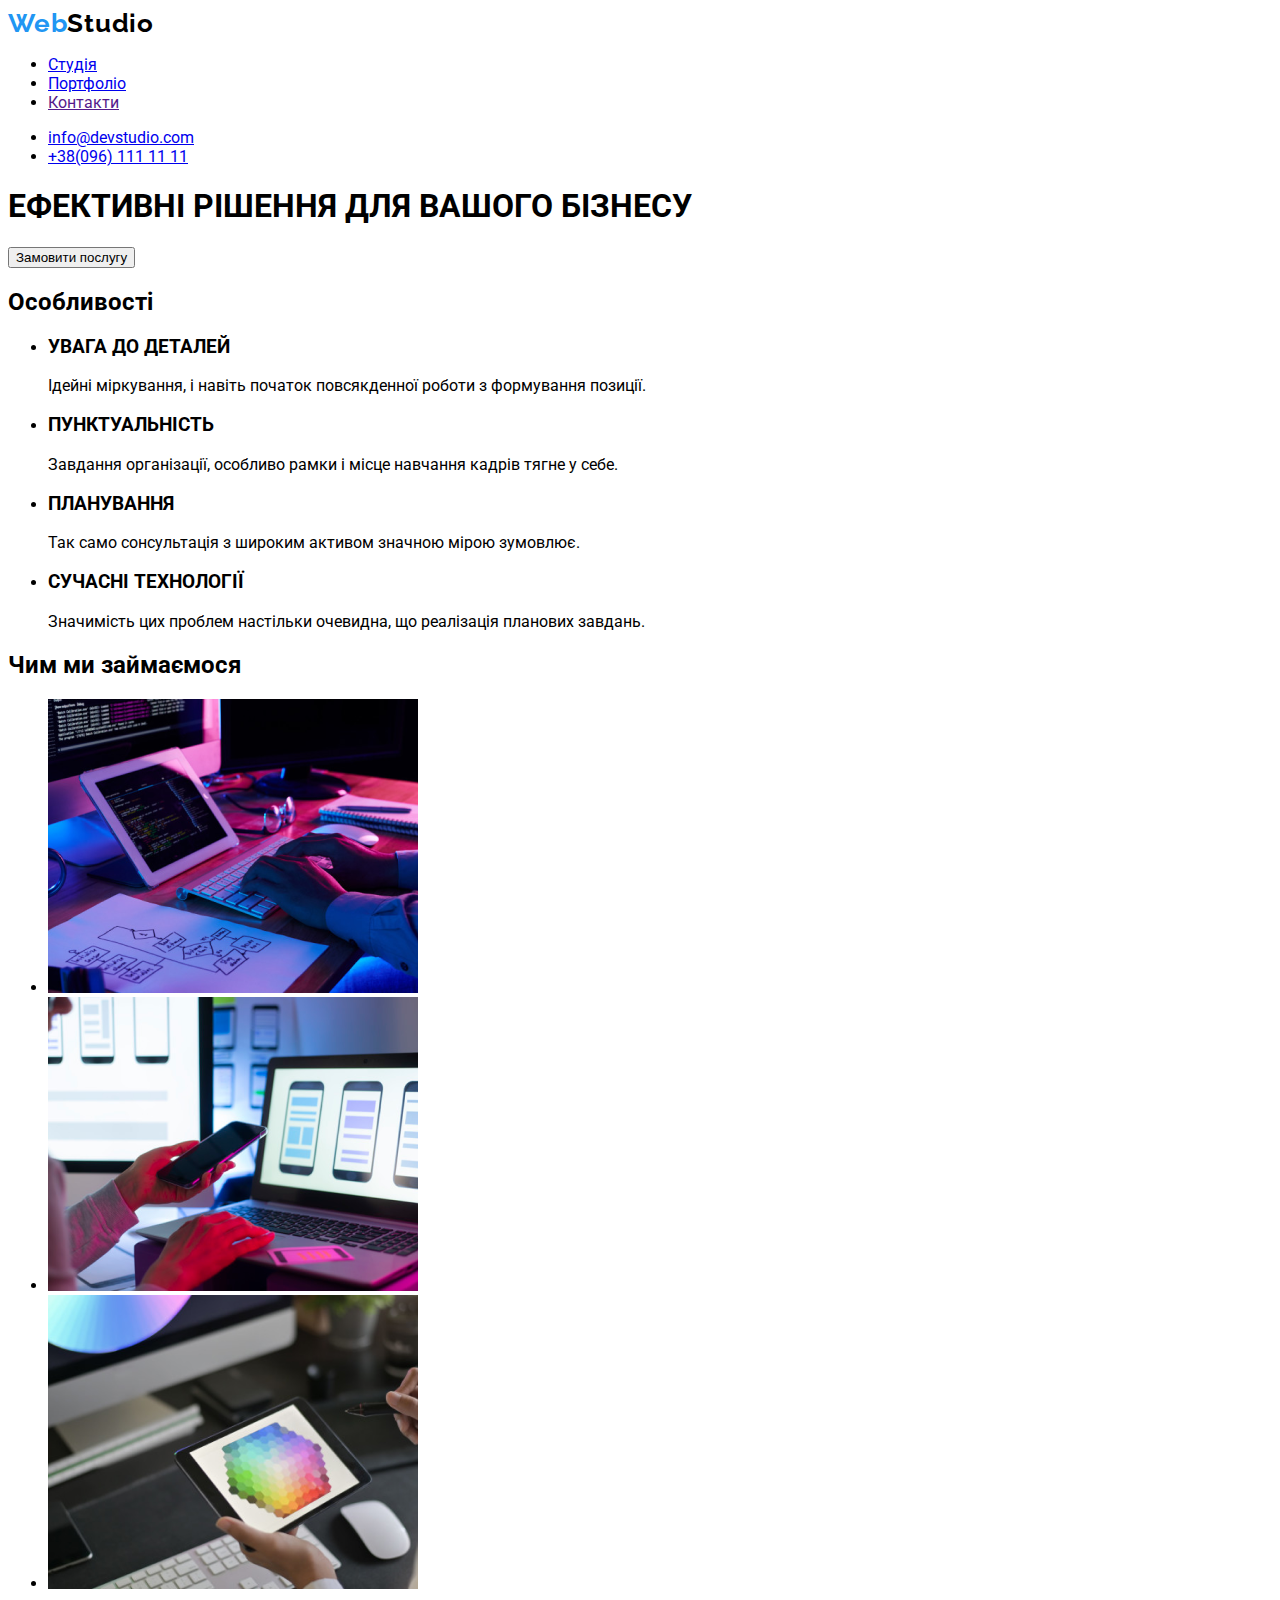
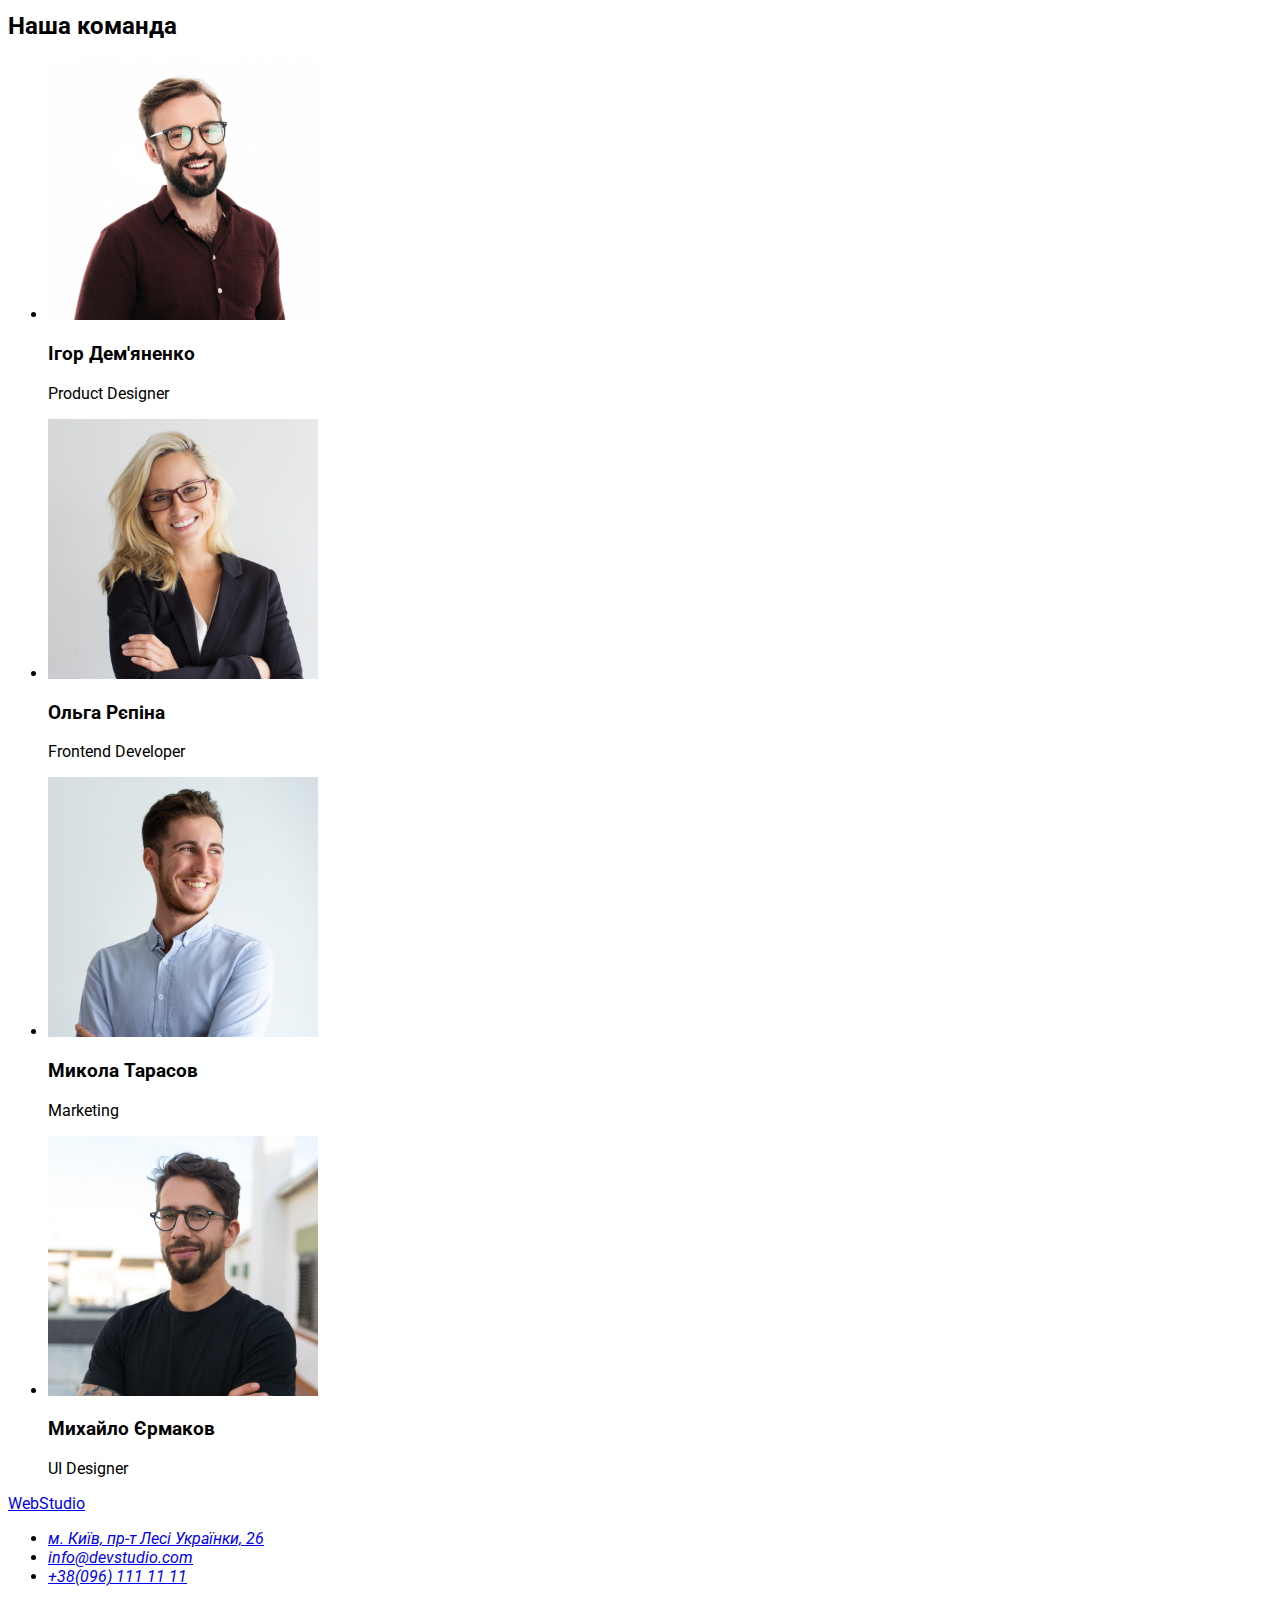
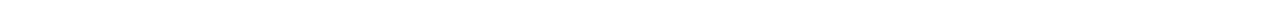
==== index.html @ e698f5c5 "Старт CSS + шрифти" ====
<!DOCTYPE html>
<html lang="ua">
  <head>
    <meta charset="UTF-8" />
    <meta http-equiv="X-UA-Compatible" content="IE=edge" />
    <meta name="viewport" content="width=device-width, initial-scale=1.0" />
    <title>Document</title>
    <!--Шрифти-->
    <link rel="preconnect" href="https://fonts.googleapis.com" />
    <link rel="preconnect" href="https://fonts.gstatic.com" crossorigin />
    <link href="https://fonts.googleapis.com/css2?family=Raleway:ital,wght@1,700&display=swap" rel="stylesheet" />
    <link rel="preconnect" href="https://fonts.googleapis.com" />
    <link rel="preconnect" href="https://fonts.gstatic.com" crossorigin />
    <link href="https://fonts.googleapis.com/css2?family=Raleway:ital,wght@1,700&family=Roboto:wght@400;500;700;900&display=swap" rel="stylesheet" />
    <!--кінець шрифтів-->
    <link rel="stylesheet" href="css/style.css" />
  </head>
  <body>
    <header>
      <nav>
        <a class="logo" href="./index.html"><span>Web</span>Studio</a>
        <ul>
          <li><a href="./index.html">Студія</a></li>
          <li><a href="./portfolio.html">Портфоліо</a></li>
          <li><a href="">Контакти</a></li>
        </ul>
      </nav>
      <ul>
        <li>
          <a href="mailto:info@devstudio.com">info@devstudio.com</a>
        </li>
        <li>
          <a href="tel:+380961111111">+38(096) 111 11 11</a>
        </li>
      </ul>
    </header>

    <main>
      <section class="main-page">
        <div class="wrapper">
          <h1>ЕФЕКТИВНІ РІШЕННЯ ДЛЯ ВАШОГО БІЗНЕСУ</h1>
          <button type="button">Замовити послугу</button>
        </div>
      </section>

      <section class="facts">
        <h2>Особливості</h2>
        <ul>
          <li>
            <h3>УВАГА ДО ДЕТАЛЕЙ</h3>
            <p>Ідейні міркування, і навіть початок повсякденної роботи з формування позиції.</p>
          </li>
          <li>
            <h3>ПУНКТУАЛЬНІСТЬ</h3>
            <p>Завдання організації, особливо рамки і місце навчання кадрів тягне у себе.</p>
          </li>

          <li>
            <h3>ПЛАНУВАННЯ</h3>
            <p>Так само сонсультація з широким активом значною мірою зумовлює.</p>
          </li>
          <li>
            <h3>СУЧАСНІ ТЕХНОЛОГІЇ</h3>
            <p>Значимість цих проблем настільки очевидна, що реалізація планових завдань.</p>
          </li>
        </ul>
      </section>

      <section class="our-work">
        <h2>Чим ми займаємося</h2>
        <ul>
          <li>
            <img src="./images/img.jpg" alt="кодування" width="370" height="294" />
          </li>
          <li>
            <img src="./images/img1.jpg" alt="Мобільний" width="370" height="294" />
          </li>
          <li>
            <img src="./images/img2.jpg" alt="Планшет" width="370" height="294" />
          </li>
        </ul>
      </section>

      <section class="our-comand">
        <h2>Наша команда</h2>
        <ul>
          <li>
            <img src="./images/product_designer.jpg" alt="Продукт дизайнер" width="270" height="260" />
            <h3>Ігор Дем'яненко</h3>
            <p>Product Designer</p>
          </li>
          <li>
            <img src="./images/frontend-developer.jpg" alt="Фронтенд розробник" width="270" height="260" />
            <h3>Ольга Рєпіна</h3>
            <p>Frontend Developer</p>
          </li>
          <li>
            <img src="./images/marketing.jpg" alt="Маркетолог" width="270" height="260" />
            <h3>Микола Тарасов</h3>
            <p>Marketing</p>
          </li>
          <li>
            <img src="./images/ui_designer.jpg" alt="ЮІ дизайнер" width="270" height="260" />
            <h3>Михайло Єрмаков</h3>
            <p>UI Designer</p>
          </li>
        </ul>
      </section>
    </main>

    <footer>
      <a href="./index.html">WebStudio</a>
      <address>
        <ul>
          <li>
            <a
              href="https://www.google.com/maps/place/%D0%B1%D1%83%D0%BB%D1%8C%D0%B2%D0%B0%D1%80+%D0%9B%D0%B5%D1%81%D1%96+%D0%A3%D0%BA%D1%80%D0%B0%D1%97%D0%BD%D0%BA%D0%B8,+26,+%D0%9A%D0%B8%D1%97%D0%B2,+02000/@50.4265841,30.5361971,17z/data=!3m1!4b1!4m5!3m4!1s0x40d4cf0e033ecbe9:0x57a4dffefec77da0!8m2!3d50.4265807!4d30.5383858?hl=uk"
            >
              м. Київ, пр-т Лесі Українки, 26
            </a>
          </li>
          <li>
            <a href="mailto:info@devstudio.com">info@devstudio.com</a>
          </li>
          <li>
            <a href="tel:+380961111111">+38(096) 111 11 11</a>
          </li>
        </ul>
      </address>
    </footer>
  </body>
</html>
---- css/style.css ----
html,
body {
    font-family: 'Raleway', sans-serif;
    font-family: 'Roboto', sans-serif;
}
.logo {
    font-family: 'Raleway';
    font-style: normal;
    font-weight: 700;
    font-size: 26px;
    line-height: 31px;
    letter-spacing: 0.03em;
    color: #000000;
    text-decoration: none;
}

span {
    color: #2196F3;
}
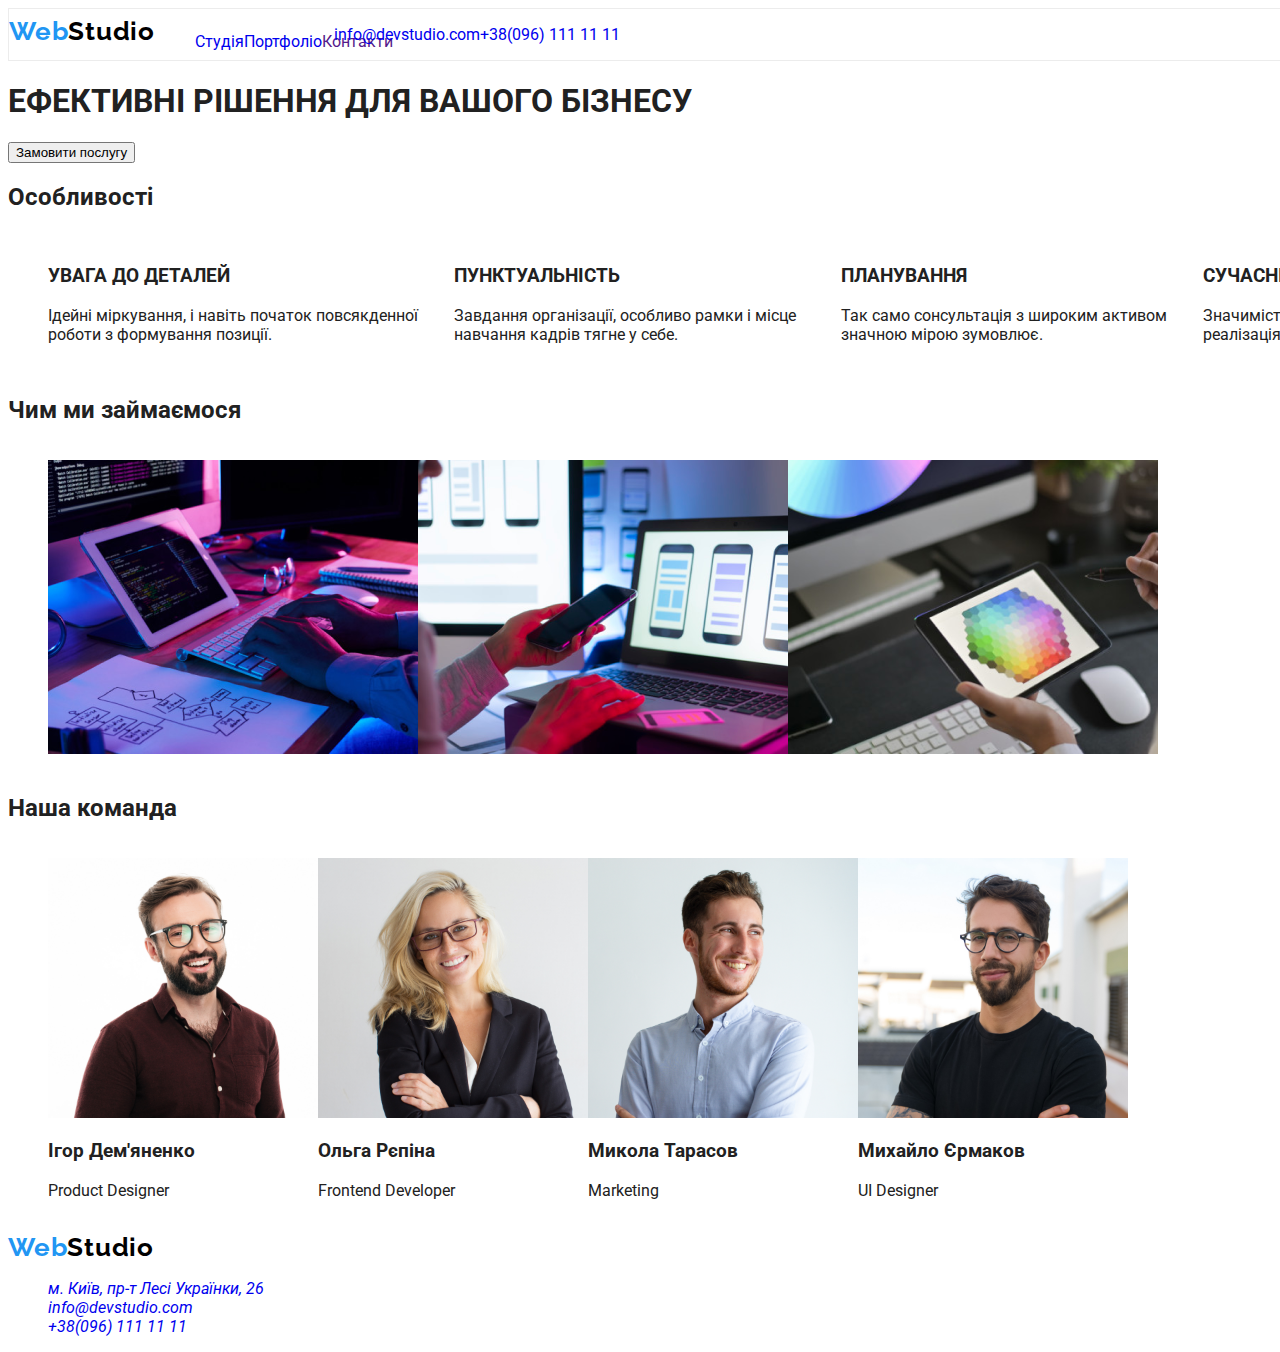
==== commit d98bbd5d: "uadate2" ====
--- a/index.html
+++ b/index.html
@@ -17,7 +17,7 @@
   </head>
   <body>
     <header>
-      <nav>
+      <nav class="horisontal-nav">
         <a class="logo" href="./index.html"><span>Web</span>Studio</a>
         <ul>
           <li><a href="./index.html">Студія</a></li>
@@ -25,7 +25,7 @@
           <li><a href="">Контакти</a></li>
         </ul>
       </nav>
-      <ul>
+      <ul class="horisontal-ul">
         <li>
           <a href="mailto:info@devstudio.com">info@devstudio.com</a>
         </li>
@@ -109,9 +109,9 @@
     </main>
 
     <footer>
-      <a href="./index.html">WebStudio</a>
+      <a class="logo" href="./index.html"><span class="span-logo">Web</span>Studio</a>
       <address>
-        <ul>
+        <ul class="address">
           <li>
             <a
               href="https://www.google.com/maps/place/%D0%B1%D1%83%D0%BB%D1%8C%D0%B2%D0%B0%D1%80+%D0%9B%D0%B5%D1%81%D1%96+%D0%A3%D0%BA%D1%80%D0%B0%D1%97%D0%BD%D0%BA%D0%B8,+26,+%D0%9A%D0%B8%D1%97%D0%B2,+02000/@50.4265841,30.5361971,17z/data=!3m1!4b1!4m5!3m4!1s0x40d4cf0e033ecbe9:0x57a4dffefec77da0!8m2!3d50.4265807!4d30.5383858?hl=uk"
--- a/css/style.css
+++ b/css/style.css
@@ -1,7 +1,10 @@
 html,
 body {
-    font-family: 'Raleway', sans-serif;
-    font-family: 'Roboto', sans-serif;
+    color: #212121;
+    font-family: "Roboto";
+    background-color: #ffffff;
+    position: relative;
+    width: 1600px;
 }
 .logo {
     font-family: 'Raleway';
@@ -14,6 +17,49 @@
     text-decoration: none;
 }
 
+header {
+    border: 1px solid #ececec;
+}
+
 span {
     color: #2196F3;
+}
+
+ul {
+    list-style: none;
+    display: inline-flex;
+}
+
+a {
+    text-decoration: none;
+}
+
+.logo {
+    padding: 215px, 24px, 25px, 1240px;
+}
+
+.address {
+    display: list-item;
+}
+
+.horisontal-nav {
+    width: 281px;
+    height: 16px;
+    left: 453px;
+    top: 32px;
+    display: inline-flex;
+}
+
+.horisontal-ul [href="mailto:info@devstudio.com"] {
+    width: 135px;
+    height: 16px;
+    left: 1078px;
+    top: 32px;
+}
+
+.horisontal-ul [href="tel:+380961111111"] {
+    width: 122px;
+    height: 16px;
+    left: 1263px;
+    top: 32px;
 }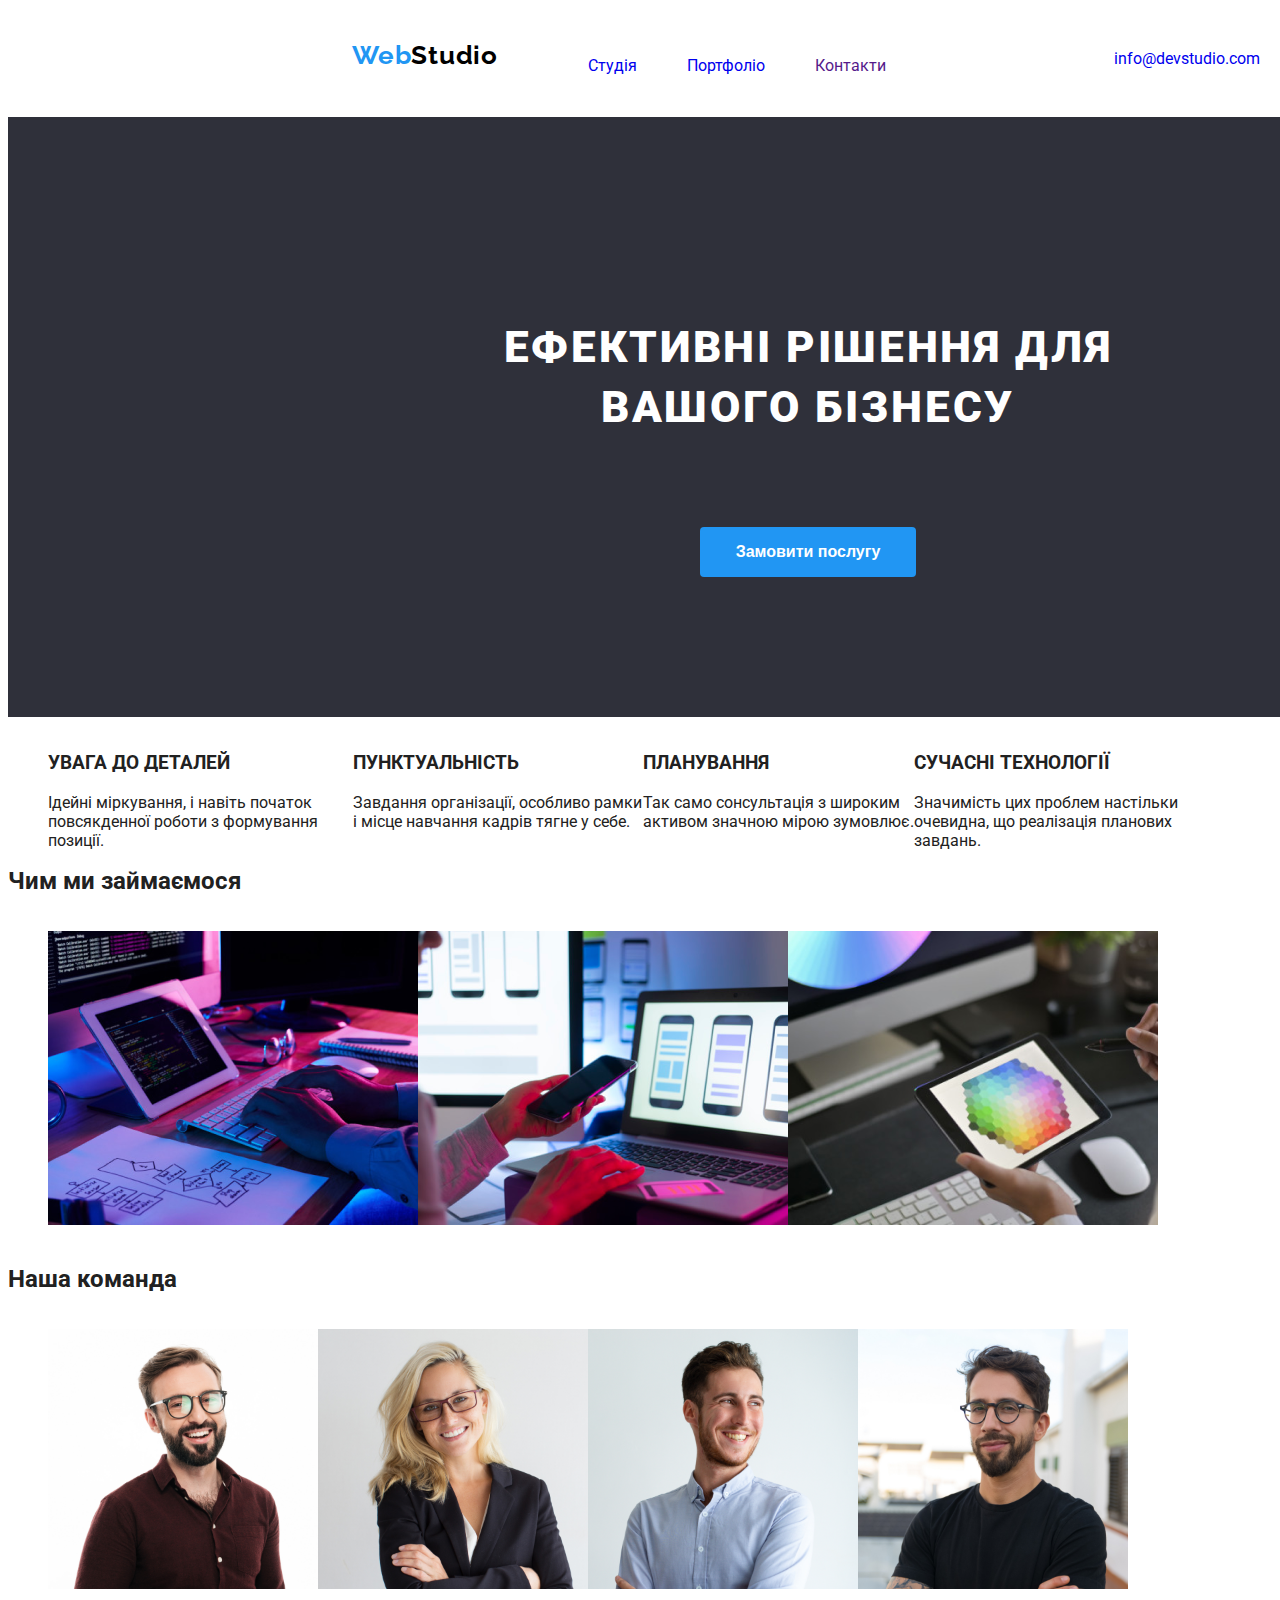
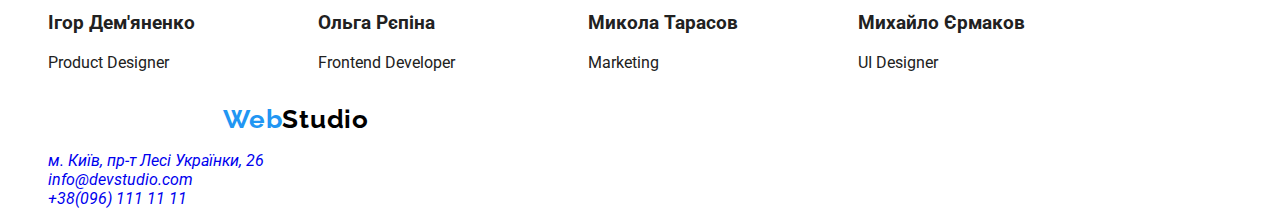
==== commit edb9f394: "update3" ====
--- a/index.html
+++ b/index.html
@@ -46,20 +46,19 @@
       <section class="facts">
         <h2>Особливості</h2>
         <ul>
-          <li>
+          <li class="fact1">
             <h3>УВАГА ДО ДЕТАЛЕЙ</h3>
             <p>Ідейні міркування, і навіть початок повсякденної роботи з формування позиції.</p>
           </li>
-          <li>
+          <li class="fact2">
             <h3>ПУНКТУАЛЬНІСТЬ</h3>
             <p>Завдання організації, особливо рамки і місце навчання кадрів тягне у себе.</p>
           </li>
-
-          <li>
+          <li class="fact3">
             <h3>ПЛАНУВАННЯ</h3>
             <p>Так само сонсультація з широким активом значною мірою зумовлює.</p>
           </li>
-          <li>
+          <li class="fact4">
             <h3>СУЧАСНІ ТЕХНОЛОГІЇ</h3>
             <p>Значимість цих проблем настільки очевидна, що реалізація планових завдань.</p>
           </li>
--- a/css/style.css
+++ b/css/style.css
@@ -1,28 +1,36 @@
-html,
+:root {
+    --main-clr: #2196F3;
+    --txt-clr: #212121;
+    --main-bg-clr: #ffffff;
+}
 body {
-    color: #212121;
+    color: var(--txt-clr);
     font-family: "Roboto";
-    background-color: #ffffff;
+    background-color: var(--main-bg-clr);
     position: relative;
     width: 1600px;
 }
+/* хедер */
 .logo {
     font-family: 'Raleway';
     font-style: normal;
     font-weight: 700;
     font-size: 26px;
-    line-height: 31px;
+    line-height: calc(31 / 26);
     letter-spacing: 0.03em;
     color: #000000;
     text-decoration: none;
 }
 
 header {
-    border: 1px solid #ececec;
+    width: 1600px;
+    height: 80px;
+    left: 0px;
+    top: 0px;
 }
 
 span {
-    color: #2196F3;
+    color: var(--main-clr);
 }
 
 ul {
@@ -35,11 +43,12 @@
 }
 
 .logo {
-    padding: 215px, 24px, 25px, 1240px;
+    padding: 24px 93px 25px 215px;
 }
 
 .address {
     display: list-item;
+    
 }
 
 .horisontal-nav {
@@ -48,6 +57,17 @@
     left: 453px;
     top: 32px;
     display: inline-flex;
+    padding: 32px 93px 32px 344px;
+    vertical-align:baseline;
+    color: var(--txt-clr);
+}
+
+.horisontal-nav [href="./index.html"] {
+    padding: 0px 50px 0px 0px;
+}
+
+.horisontal-nav [href="./portfolio.html"] {
+    padding: 0px 50px 0px 0px;
 }
 
 .horisontal-ul [href="mailto:info@devstudio.com"] {
@@ -55,6 +75,7 @@
     height: 16px;
     left: 1078px;
     top: 32px;
+    padding: 32px 50px 32px 344px;
 }
 
 .horisontal-ul [href="tel:+380961111111"] {
@@ -62,4 +83,78 @@
     height: 16px;
     left: 1263px;
     top: 32px;
-}+    padding: 32px 93px 32px 50px;
+}
+
+/* шапка */
+
+.main-page {
+    width: 1600px;
+    height: 600px;
+    left: 0px;
+    top: 80px;
+    background: #2F303A;
+}
+
+.wrapper>h1 {
+    font-family: 'Roboto';
+    font-style: normal;
+    font-weight: 900;
+    font-size: 44px;
+    line-height: 60px;
+    text-align: center;
+    letter-spacing: 0.06em;
+    text-transform: uppercase;
+    color: #FFFFFF;
+    padding: 200px 452px 30px 452px;
+}
+
+.wrapper>button {
+    color: #ffffff;
+    font-size: 16px;
+    font-weight: 700;
+    width: 216px;
+    height: 50px;
+    left: 692px;
+    top: 430px;
+    background-color: var(--main-clr);
+    border-radius: 4px;
+    border: 0;
+    margin: 30px 692px 20px 692px;
+}
+
+/* Особливості */
+
+.facts>h2 {
+    display: none;
+    padding: 94px 215px 94px 215px;
+}
+
+.facts>ul {
+    width: 1170px;
+    height: 98px;
+    left: 215px;
+    top: 774px;
+}
+
+.facts>h3 {
+    font-family: 'Roboto';
+    font-style: normal;
+    font-weight: 700;
+    font-size: 14px;
+    line-height: 16px;
+    letter-spacing: 0.03em;
+    text-transform: uppercase;   
+    color: var(--txt-clr);
+}
+
+.facts>p {
+    font-family: 'Roboto';
+    font-style: normal;
+    font-weight: 400;
+    font-size: 14px;
+    line-height: 24px;
+    letter-spacing: 0.03em;    
+    color: #757575;
+}
+
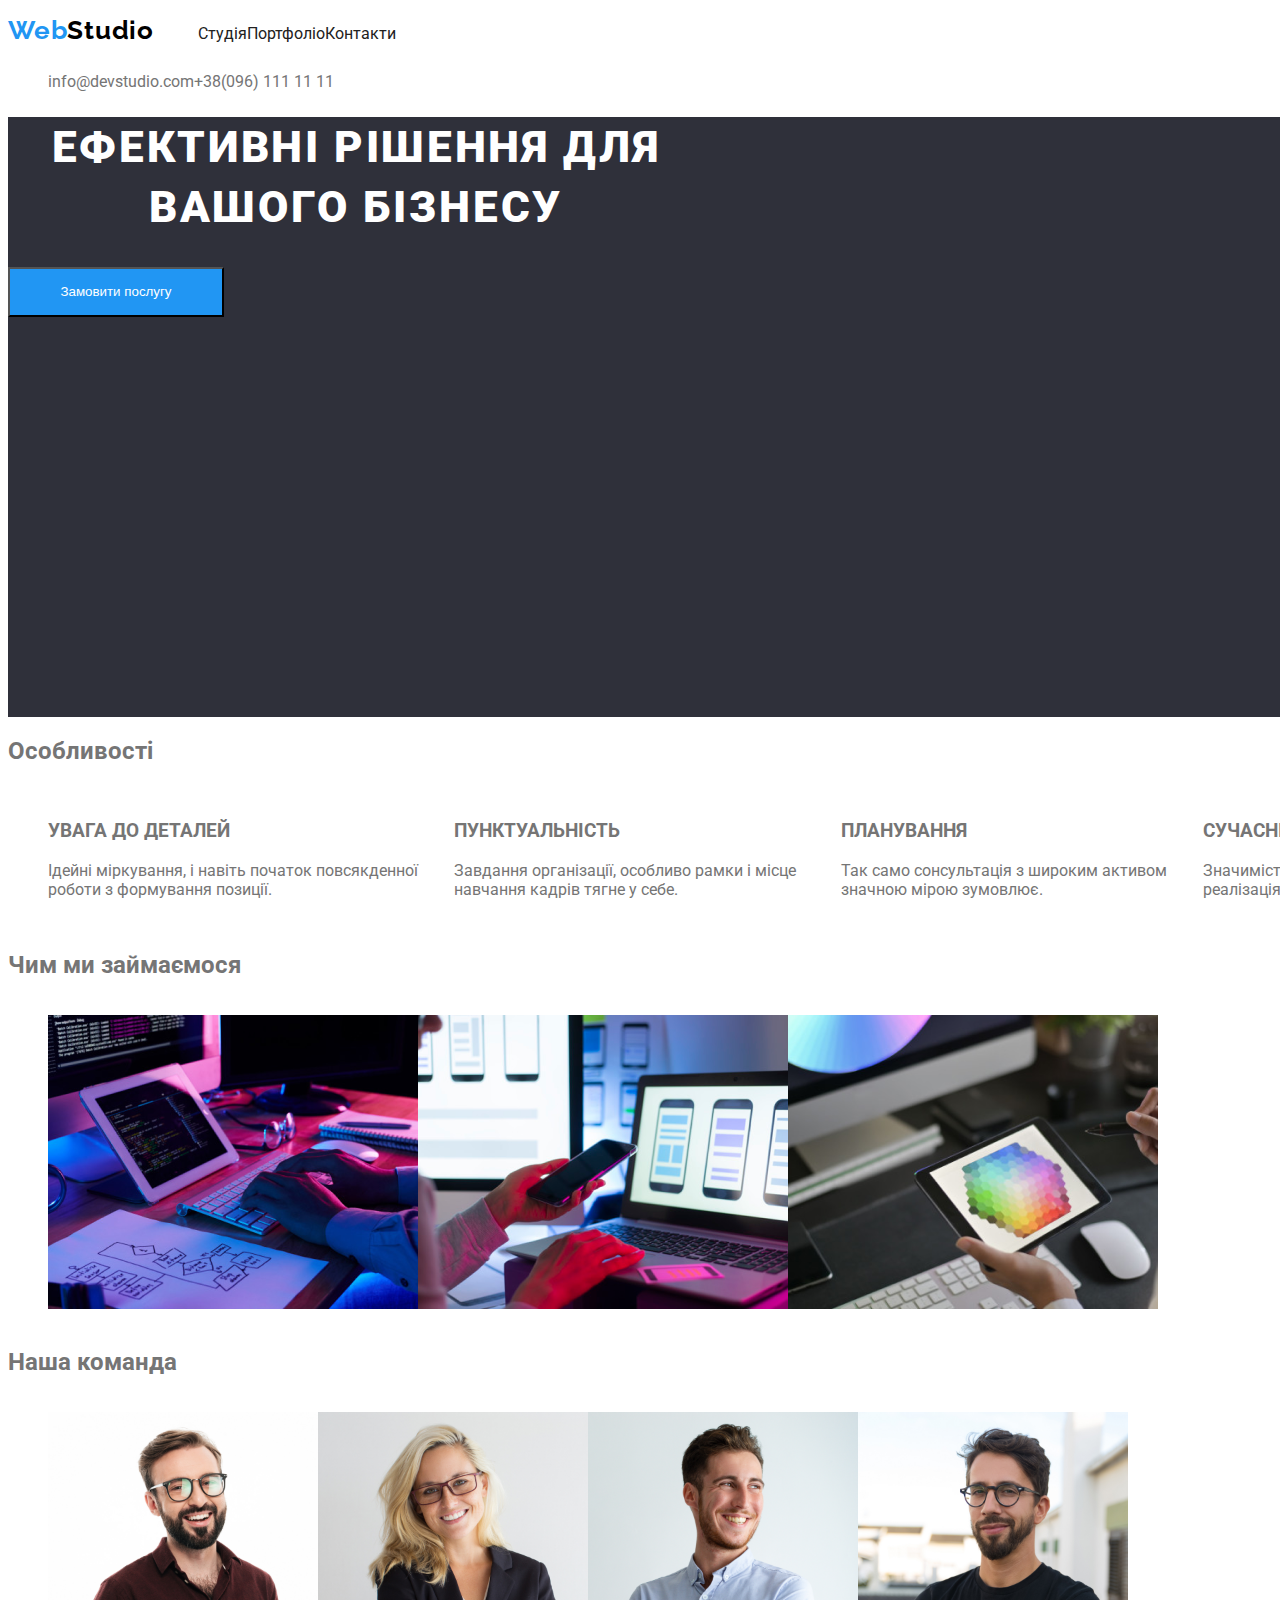
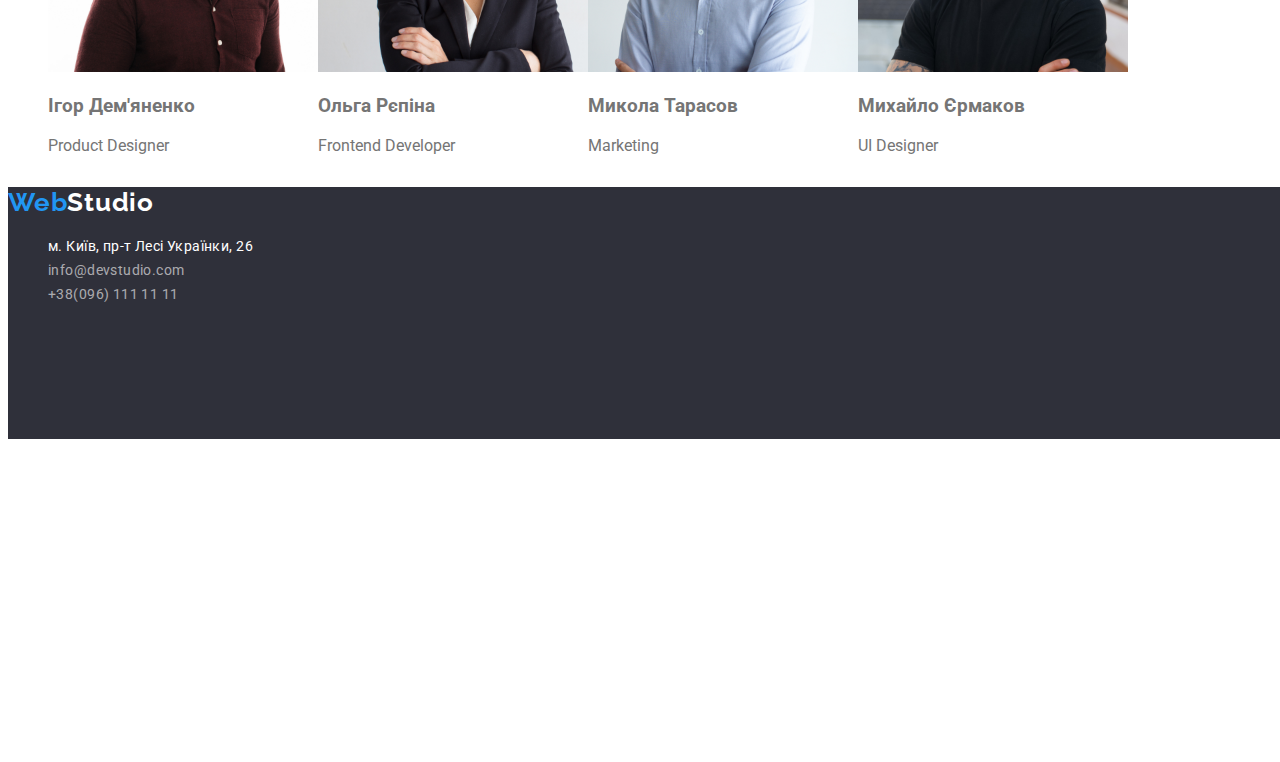
==== commit 908f54e9: "reUpdate" ====
--- a/index.html
+++ b/index.html
@@ -1,5 +1,5 @@
 <!DOCTYPE html>
-<html lang="ua">
+<html lang="uk">
   <head>
     <meta charset="UTF-8" />
     <meta http-equiv="X-UA-Compatible" content="IE=edge" />
@@ -17,20 +17,20 @@
   </head>
   <body>
     <header>
-      <nav class="horisontal-nav">
-        <a class="logo" href="./index.html"><span>Web</span>Studio</a>
-        <ul>
-          <li><a href="./index.html">Студія</a></li>
-          <li><a href="./portfolio.html">Портфоліо</a></li>
-          <li><a href="">Контакти</a></li>
+      <nav>
+        <a class="logo-top" href="./index.html"><span>Web</span>Studio</a>
+        <ul class="navigate">
+          <li><a class="link-studio" href="./index.html">Студія</a></li>
+          <li><a class="link-portfolio" href="./portfolio.html">Портфоліо</a></li>
+          <li><a class="link-contacts" href="">Контакти</a></li>
         </ul>
       </nav>
-      <ul class="horisontal-ul">
+      <ul class="contact">
         <li>
-          <a href="mailto:info@devstudio.com">info@devstudio.com</a>
+          <a class="contact-mail" href="mailto:info@devstudio.com">info@devstudio.com</a>
         </li>
         <li>
-          <a href="tel:+380961111111">+38(096) 111 11 11</a>
+          <a class="contact-tel" href="tel:+380961111111">+38(096) 111 11 11</a>
         </li>
       </ul>
     </header>
@@ -39,7 +39,7 @@
       <section class="main-page">
         <div class="wrapper">
           <h1>ЕФЕКТИВНІ РІШЕННЯ ДЛЯ ВАШОГО БІЗНЕСУ</h1>
-          <button type="button">Замовити послугу</button>
+          <button class="main-button" type="button">Замовити послугу</button>
         </div>
       </section>
 
@@ -108,21 +108,22 @@
     </main>
 
     <footer>
-      <a class="logo" href="./index.html"><span class="span-logo">Web</span>Studio</a>
+      <a class="logo-down" href="./index.html"><span class="span-logo">Web</span>Studio</a>
       <address>
-        <ul class="address">
+        <ul class="location">
           <li>
             <a
+              class="location-link"
               href="https://www.google.com/maps/place/%D0%B1%D1%83%D0%BB%D1%8C%D0%B2%D0%B0%D1%80+%D0%9B%D0%B5%D1%81%D1%96+%D0%A3%D0%BA%D1%80%D0%B0%D1%97%D0%BD%D0%BA%D0%B8,+26,+%D0%9A%D0%B8%D1%97%D0%B2,+02000/@50.4265841,30.5361971,17z/data=!3m1!4b1!4m5!3m4!1s0x40d4cf0e033ecbe9:0x57a4dffefec77da0!8m2!3d50.4265807!4d30.5383858?hl=uk"
             >
               м. Київ, пр-т Лесі Українки, 26
             </a>
           </li>
           <li>
-            <a href="mailto:info@devstudio.com">info@devstudio.com</a>
+            <a class="location-mail" href="mailto:info@devstudio.com">info@devstudio.com</a>
           </li>
           <li>
-            <a href="tel:+380961111111">+38(096) 111 11 11</a>
+            <a class="location-tel" href="tel:+380961111111">+38(096) 111 11 11</a>
           </li>
         </ul>
       </address>
--- a/css/style.css
+++ b/css/style.css
@@ -1,7 +1,10 @@
 :root {
     --main-clr: #2196F3;
-    --txt-clr: #212121;
+    --title-clr: #212121;
+    --txt-clr: #757575;
     --main-bg-clr: #ffffff;
+    --second-bg-clr: #2F303A;
+    --second-txt-color: #000000;
 }
 body {
     color: var(--txt-clr);
@@ -9,94 +12,187 @@
     background-color: var(--main-bg-clr);
     position: relative;
     width: 1600px;
-}
+    height: 2346px;
+}
+
+span {
+    color: var(--main-clr);
+}
+
+a {
+    text-decoration: none;
+    color: var(--title-clr)
+}
+
+
+ul {
+    list-style: none;
+    display: inline-flex;
+}
+
 /* хедер */
-.logo {
-    font-family: 'Raleway';
-    font-style: normal;
-    font-weight: 700;
-    font-size: 26px;
-    line-height: calc(31 / 26);
-    letter-spacing: 0.03em;
-    color: #000000;
-    text-decoration: none;
-}
 
 header {
     width: 1600px;
     height: 80px;
     left: 0px;
     top: 0px;
-}
-
-span {
-    color: var(--main-clr);
-}
-
-ul {
-    list-style: none;
-    display: inline-flex;
-}
-
-a {
-    text-decoration: none;
-}
-
-.logo {
-    padding: 24px 93px 25px 215px;
-}
-
-.address {
-    display: list-item;
-    
-}
-
-.horisontal-nav {
+    background-color: var(--main-bg-clr);
+}
+
+.logo-top {
+    width: 145px;
+    height: 31px;
+    left: 215px;
+    top: 24px;
+    font-family: 'Raleway';
+    font-style: normal;
+    font-weight: 700;
+    font-size: 26px;
+    line-height: 31px;
+    letter-spacing: 0.03em;
+    color: var(--second-txt-color);
+}
+
+
+.navigate{
     width: 281px;
     height: 16px;
     left: 453px;
     top: 32px;
-    display: inline-flex;
-    padding: 32px 93px 32px 344px;
-    vertical-align:baseline;
+    color: var(--title-clr);
+}
+
+.link-studio:hover,
+.link-studio:focus{
+    color: var(--main-clr);
+}
+
+.link-portfolio:hover,
+.link-portfolio:focus {
+    color: var(--main-clr);
+}
+
+.link-contacts:hover,
+.link-contacts:focus {
+    color: var(--main-clr);
+}
+
+.contact a {
     color: var(--txt-clr);
 }
 
-.horisontal-nav [href="./index.html"] {
-    padding: 0px 50px 0px 0px;
-}
-
-.horisontal-nav [href="./portfolio.html"] {
-    padding: 0px 50px 0px 0px;
-}
-
-.horisontal-ul [href="mailto:info@devstudio.com"] {
+.contact-mail {
     width: 135px;
     height: 16px;
     left: 1078px;
     top: 32px;
-    padding: 32px 50px 32px 344px;
-}
-
-.horisontal-ul [href="tel:+380961111111"] {
+}
+
+.contact-tel{
     width: 122px;
     height: 16px;
     left: 1263px;
     top: 32px;
-    padding: 32px 93px 32px 50px;
-}
-
-/* шапка */
+}
+
+.contact-mail:hover,
+.contact-mail:focus {
+    color: var(--main-clr);
+}
+
+.contact-tel:hover,
+.contact-tel:focus {
+    color: var(--main-clr);
+}
+
+/* футер */
+
+footer {
+    width: 1600px;
+    height: 252px;
+    left: 0px;
+    top: 2094px;
+    background: var(--second-bg-clr);
+}
+
+.logo-down {
+    width: 145px;
+    height: 31px;
+    left: 215px;
+    top: 2154px;
+    font-family: 'Raleway';
+    font-style: normal;
+    font-weight: 700;
+    font-size: 26px;
+    line-height: 31px;
+    letter-spacing: 0.03em;
+    color: var(--main-bg-clr)
+}
+
+.location {
+    display: list-item;
+}
+
+.location-link {
+    width: 231px;
+    height: 21px;
+    left: 215px;
+    top: 2205px;
+    font-family: 'Roboto';
+    font-style: normal;
+    font-weight: 400;
+    font-size: 14px;
+    line-height: 24px;
+    letter-spacing: 0.03em;
+    color: var(--main-bg-clr);
+}
+
+.location-mail {
+    width: 231px;
+    height: 21px;
+    left: 215px;
+    top: 2235px;
+    font-family: 'Roboto';
+    font-style: normal;
+    font-weight: 400;
+    font-size: 14px;
+    line-height: 24px;
+    letter-spacing: 0.03em;
+    color: rgba(255, 255, 255, 0.6);
+}
+
+.location-tel {
+    width: 231px;
+    height: 21px;
+    left: 215px;
+    top: 2265px;
+    font-family: 'Roboto';
+    font-style: normal;
+    font-weight: 400;
+    font-size: 14px;
+    line-height: 24px;
+    letter-spacing: 0.03em;
+    color: rgba(255, 255, 255, 0.6);
+}
+
+/* основна сторінка */
+
+/* Шапка */
 
 .main-page {
     width: 1600px;
     height: 600px;
     left: 0px;
     top: 80px;
-    background: #2F303A;
+    background: var(--second-bg-clr);
 }
 
 .wrapper>h1 {
+    width: 696px;
+    height: 120px;
+    left: 452px;
+    top: 280px;
     font-family: 'Roboto';
     font-style: normal;
     font-weight: 900;
@@ -105,56 +201,14 @@
     text-align: center;
     letter-spacing: 0.06em;
     text-transform: uppercase;
-    color: #FFFFFF;
-    padding: 200px 452px 30px 452px;
-}
-
-.wrapper>button {
-    color: #ffffff;
-    font-size: 16px;
-    font-weight: 700;
+    color: var(--main-bg-clr);
+}
+
+.main-button {
     width: 216px;
     height: 50px;
     left: 692px;
     top: 430px;
+    color: var(--main-bg-clr);
     background-color: var(--main-clr);
-    border-radius: 4px;
-    border: 0;
-    margin: 30px 692px 20px 692px;
-}
-
-/* Особливості */
-
-.facts>h2 {
-    display: none;
-    padding: 94px 215px 94px 215px;
-}
-
-.facts>ul {
-    width: 1170px;
-    height: 98px;
-    left: 215px;
-    top: 774px;
-}
-
-.facts>h3 {
-    font-family: 'Roboto';
-    font-style: normal;
-    font-weight: 700;
-    font-size: 14px;
-    line-height: 16px;
-    letter-spacing: 0.03em;
-    text-transform: uppercase;   
-    color: var(--txt-clr);
-}
-
-.facts>p {
-    font-family: 'Roboto';
-    font-style: normal;
-    font-weight: 400;
-    font-size: 14px;
-    line-height: 24px;
-    letter-spacing: 0.03em;    
-    color: #757575;
-}
-
+}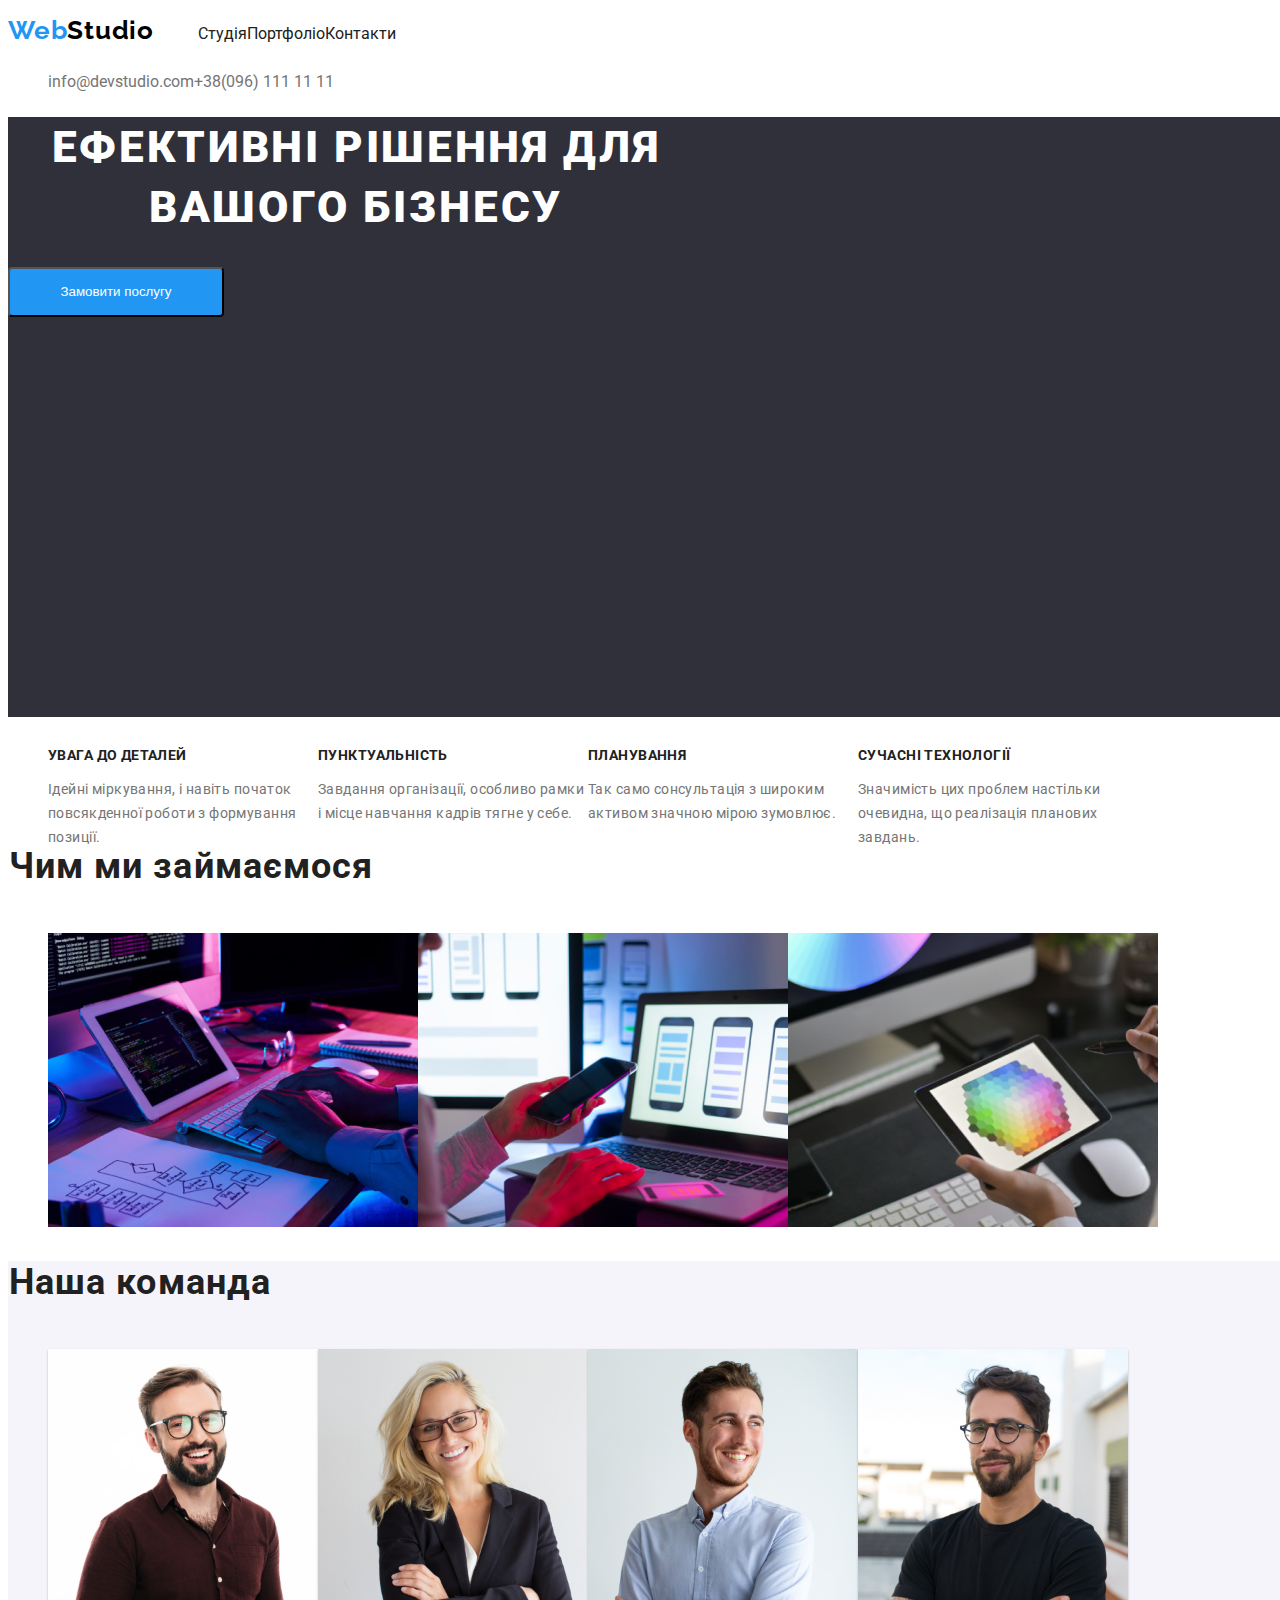
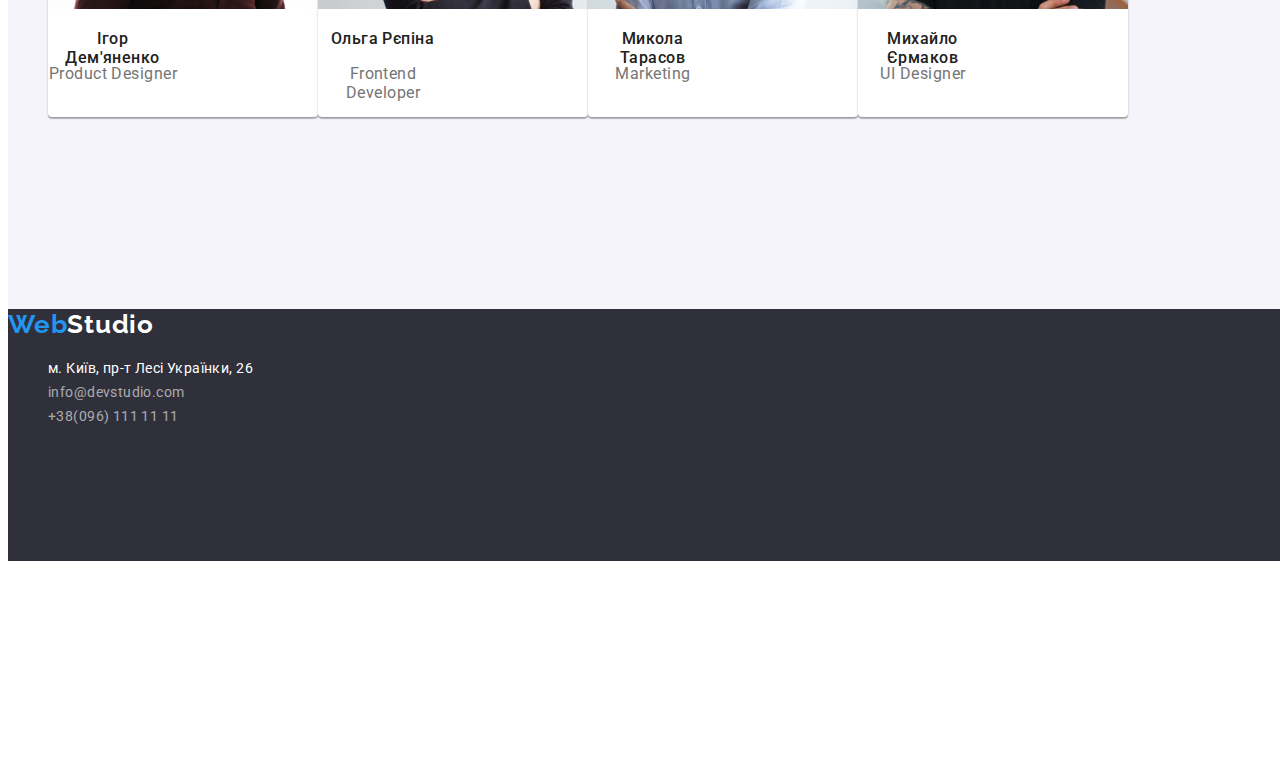
==== commit 21f617bf: "На перевірку" ====
--- a/index.html
+++ b/index.html
@@ -46,19 +46,19 @@
       <section class="facts">
         <h2>Особливості</h2>
         <ul>
-          <li class="fact1">
+          <li class="fact">
             <h3>УВАГА ДО ДЕТАЛЕЙ</h3>
             <p>Ідейні міркування, і навіть початок повсякденної роботи з формування позиції.</p>
           </li>
-          <li class="fact2">
+          <li class="fact">
             <h3>ПУНКТУАЛЬНІСТЬ</h3>
             <p>Завдання організації, особливо рамки і місце навчання кадрів тягне у себе.</p>
           </li>
-          <li class="fact3">
+          <li class="fact">
             <h3>ПЛАНУВАННЯ</h3>
             <p>Так само сонсультація з широким активом значною мірою зумовлює.</p>
           </li>
-          <li class="fact4">
+          <li class="fact">
             <h3>СУЧАСНІ ТЕХНОЛОГІЇ</h3>
             <p>Значимість цих проблем настільки очевидна, що реалізація планових завдань.</p>
           </li>
@@ -82,23 +82,23 @@
 
       <section class="our-comand">
         <h2>Наша команда</h2>
-        <ul>
-          <li>
+        <ul class="our-comand-list">
+          <li class="comand-card">
             <img src="./images/product_designer.jpg" alt="Продукт дизайнер" width="270" height="260" />
             <h3>Ігор Дем'яненко</h3>
             <p>Product Designer</p>
           </li>
-          <li>
+          <li class="comand-card">
             <img src="./images/frontend-developer.jpg" alt="Фронтенд розробник" width="270" height="260" />
             <h3>Ольга Рєпіна</h3>
             <p>Frontend Developer</p>
           </li>
-          <li>
+          <li class="comand-card">
             <img src="./images/marketing.jpg" alt="Маркетолог" width="270" height="260" />
             <h3>Микола Тарасов</h3>
             <p>Marketing</p>
           </li>
-          <li>
+          <li class="comand-card">
             <img src="./images/ui_designer.jpg" alt="ЮІ дизайнер" width="270" height="260" />
             <h3>Михайло Єрмаков</h3>
             <p>UI Designer</p>
--- a/css/style.css
+++ b/css/style.css
@@ -5,9 +5,12 @@
     --main-bg-clr: #ffffff;
     --second-bg-clr: #2F303A;
     --second-txt-color: #000000;
+    --btn-bg-clr: #F5F4FA;
+    --border-radius: 4px;
 }
 body {
     color: var(--txt-clr);
+    font-family: "Raleway";
     font-family: "Roboto";
     background-color: var(--main-bg-clr);
     position: relative;
@@ -45,7 +48,7 @@
     height: 31px;
     left: 215px;
     top: 24px;
-    font-family: 'Raleway';
+    font-family: "Raleway";
     font-style: normal;
     font-weight: 700;
     font-size: 26px;
@@ -139,7 +142,6 @@
     height: 21px;
     left: 215px;
     top: 2205px;
-    font-family: 'Roboto';
     font-style: normal;
     font-weight: 400;
     font-size: 14px;
@@ -153,7 +155,6 @@
     height: 21px;
     left: 215px;
     top: 2235px;
-    font-family: 'Roboto';
     font-style: normal;
     font-weight: 400;
     font-size: 14px;
@@ -167,7 +168,6 @@
     height: 21px;
     left: 215px;
     top: 2265px;
-    font-family: 'Roboto';
     font-style: normal;
     font-weight: 400;
     font-size: 14px;
@@ -193,7 +193,6 @@
     height: 120px;
     left: 452px;
     top: 280px;
-    font-family: 'Roboto';
     font-style: normal;
     font-weight: 900;
     font-size: 44px;
@@ -211,4 +210,216 @@
     top: 430px;
     color: var(--main-bg-clr);
     background-color: var(--main-clr);
+    border-radius: var(--border-radius);
+}
+
+/* факти */
+
+.facts {
+    width: 1170px;
+    height: 98px;
+    left: 215px;
+    top: 774px;
+}
+
+.facts>h2 {
+    display: none;
+}
+
+.facts h3 {
+    width: 270px;
+    height: 16px;
+    left: 215px;
+    top: 774px;
+    font-style: normal;
+    font-weight: 700;
+    font-size: 14px;
+    line-height: 16px;
+    letter-spacing: 0.03em;
+    text-transform: uppercase;
+    color: var(--title-clr);
+}
+
+.facts p {
+        width: 270px;
+        height: 72px;
+        left: 215px;
+        top: 800px;
+        font-style: normal;
+        font-weight: 400;
+        font-size: 14px;
+        line-height: 24px;
+        letter-spacing: 0.03em;
+        color: var(--txt-clr);
+}
+
+/* Чим ми займаємося */
+
+.our-work{
+    width: 1170px;
+    height: 386px;
+    left: 215px;
+    top: 966px;
+}
+
+.our-work>h2 {
+        width: 366px;
+        height: 42px;
+        left: 617px;
+        top: 966px;
+        font-style: normal;
+        font-weight: 700;
+        font-size: 36px;
+        line-height: 42px;
+        text-align: center;
+        letter-spacing: 0.03em;
+        color: var(--title-clr);
+}
+
+
+/* Команда */
+.our-comand {   
+    width: 1600px;
+    height: 648px;
+    left: 0px;
+    top: 1446px;
+    background: #F5F4FA;
+}
+
+.our-comand>h2 {
+    width: 264px;
+    height: 42px;
+    left: 668px;
+    top: 1540px;
+    font-style: normal;
+    font-weight: 700;
+    font-size: 36px;
+    line-height: 42px;
+    text-align: center;
+    letter-spacing: 0.03em;
+    color: var(--title-clr);
+}
+.our-comand-list {
+    width: 1170px;
+    height: 368px;
+    left: 215px;
+    top: 1632px;
+}
+
+.comand-card{
+    width: 270px;
+    height: 368px;
+    left: 215px;
+    top: 1632px;
+    background: var(--main-bg-clr);
+    box-shadow: 0px 1px 3px rgba(0, 0, 0, 0.12), 0px 1px 1px rgba(0, 0, 0, 0.14), 0px 2px 1px rgba(0, 0, 0, 0.2);
+    border-radius: 0px 0px 4px 4px;
+}
+
+.comand-card>h3 {
+    width: 129px;
+    height: 19px;
+    left: 286px;
+    top: 1922px;
+    font-style: normal;
+    font-weight: 500;
+    font-size: 16px;
+    line-height: 19px;
+    text-align: center;
+    letter-spacing: 0.03em;
+    color: var(--title-clr);
+}
+
+.comand-card>p {
+    width: 130px;
+    height: 19px;
+    left: 285px;
+    top: 1951px;
+    font-style: normal;
+    font-weight: 400;
+    font-size: 16px;
+    line-height: 19px;
+    text-align: center;
+    letter-spacing: 0.03em;
+    color: var(--txt-clr);
+}
+
+/* Портфоліо */
+
+.portfolio {
+    width: 1170px;
+    height: 1360px;
+    left: 215px;
+    top: 174px;
+}
+
+/* Кнопки навігації */
+
+.buttons>h2 {
+    display: none;
+}
+
+.portfolio-buttons {
+    width: 575px;
+    height: 54px;
+    left: 512px;
+    top: 174px;  
+}
+
+.portfolio-list {
+    width: 125px;
+    height: 38px;
+    left: 593px;
+    top: 174px;
+    background: var(--btn-bg-clr);
+    border-radius: var(--border-radius);
+    color: var(--title-clr);
+}
+
+.portfolio-list:hover {
+    background: var(--main-clr);
+    color: var(--main-bg-clr);
+}
+
+/* Головне портфоліо */
+
+.portfolio-main-list {
+    display:list-item;
+}
+
+.portfolio-main>h2 {
+    display: none;
+}
+
+.portfolio-main-item{
+    width: 370px;
+    height: 404px;
+    left: 215px;
+    top: 696px;
+}
+
+.portfolio-main-item>h3{
+    width: 322px;
+    height: 36px;
+    left: 239px;
+    top: 576px;
+    font-style: normal;
+    font-weight: 700;
+    font-size: 18px;
+    line-height: 36px;
+    letter-spacing: 0.06em;
+    color: var(--title-clr);
+}
+
+.portfolio-main-item>p {
+    width: 322px;
+    height: 30px;
+    left: 239px;
+    top: 616px;
+    font-style: normal;
+    font-weight: 400;
+    font-size: 16px;
+    line-height: 30px;
+    letter-spacing: 0.03em;
+    color: var(--txt-clr);
 }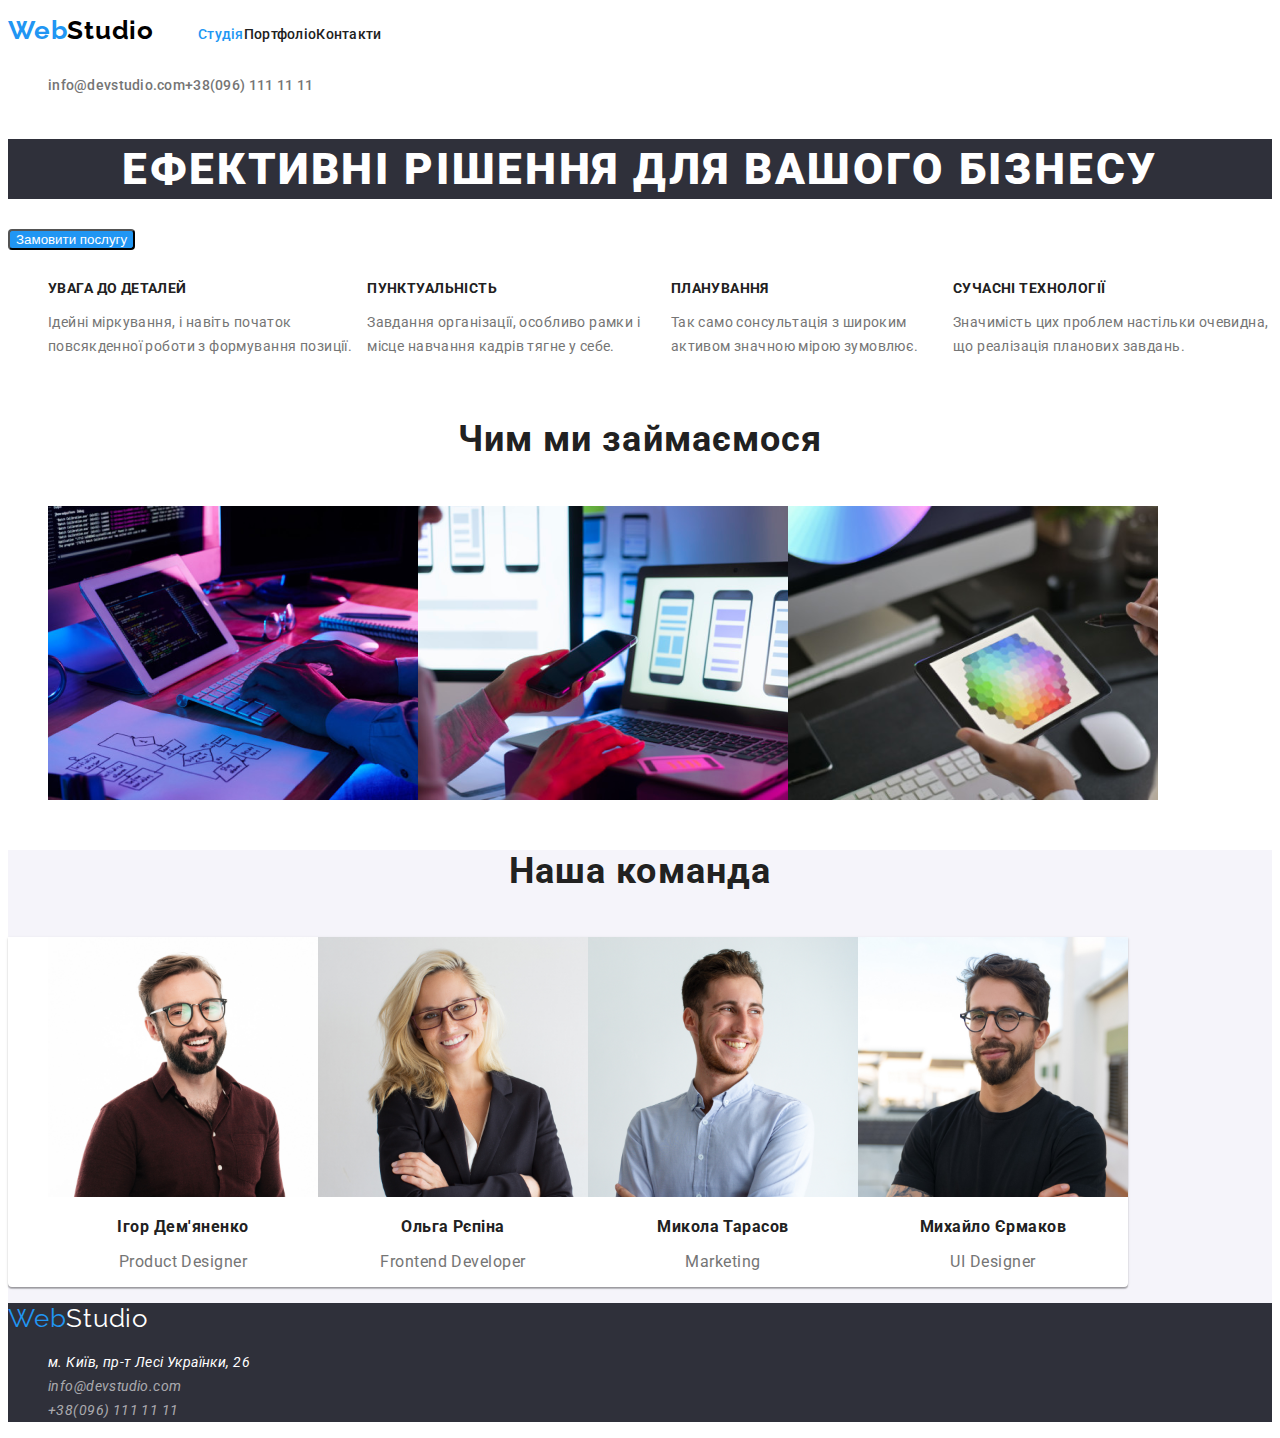
==== commit 3fc10e21: "Після правок ментора" ====
--- a/index.html
+++ b/index.html
@@ -8,10 +8,7 @@
     <!--Шрифти-->
     <link rel="preconnect" href="https://fonts.googleapis.com" />
     <link rel="preconnect" href="https://fonts.gstatic.com" crossorigin />
-    <link href="https://fonts.googleapis.com/css2?family=Raleway:ital,wght@1,700&display=swap" rel="stylesheet" />
-    <link rel="preconnect" href="https://fonts.googleapis.com" />
-    <link rel="preconnect" href="https://fonts.gstatic.com" crossorigin />
-    <link href="https://fonts.googleapis.com/css2?family=Raleway:ital,wght@1,700&family=Roboto:wght@400;500;700;900&display=swap" rel="stylesheet" />
+    <link href="https://fonts.googleapis.com/css2?family=Raleway:wght@700&family=Roboto:wght@400;500;700;900&display=swap" rel="stylesheet" />
     <!--кінець шрифтів-->
     <link rel="stylesheet" href="css/style.css" />
   </head>
@@ -20,9 +17,9 @@
       <nav>
         <a class="logo-top" href="./index.html"><span>Web</span>Studio</a>
         <ul class="navigate">
-          <li><a class="link-studio" href="./index.html">Студія</a></li>
-          <li><a class="link-portfolio" href="./portfolio.html">Портфоліо</a></li>
-          <li><a class="link-contacts" href="">Контакти</a></li>
+          <li><a class="navigate-link now" href="./index.html">Студія</a></li>
+          <li><a class="navigate-link" href="./portfolio.html">Портфоліо</a></li>
+          <li><a class="navigate-link" href="">Контакти</a></li>
         </ul>
       </nav>
       <ul class="contact">
@@ -43,30 +40,30 @@
         </div>
       </section>
 
-      <section class="facts">
-        <h2>Особливості</h2>
+      <section class="about">
+        <h2 class="about-title">Особливості</h2>
         <ul>
-          <li class="fact">
-            <h3>УВАГА ДО ДЕТАЛЕЙ</h3>
-            <p>Ідейні міркування, і навіть початок повсякденної роботи з формування позиції.</p>
+          <li class="about-list">
+            <h3 class="about-list-title">УВАГА ДО ДЕТАЛЕЙ</h3>
+            <p class="about-list-text">Ідейні міркування, і навіть початок повсякденної роботи з формування позиції.</p>
           </li>
-          <li class="fact">
-            <h3>ПУНКТУАЛЬНІСТЬ</h3>
-            <p>Завдання організації, особливо рамки і місце навчання кадрів тягне у себе.</p>
+          <li class="about-list">
+            <h3 class="about-list-title">ПУНКТУАЛЬНІСТЬ</h3>
+            <p class="about-list-text">Завдання організації, особливо рамки і місце навчання кадрів тягне у себе.</p>
           </li>
-          <li class="fact">
-            <h3>ПЛАНУВАННЯ</h3>
-            <p>Так само сонсультація з широким активом значною мірою зумовлює.</p>
+          <li class="about-list">
+            <h3 class="about-list-title">ПЛАНУВАННЯ</h3>
+            <p class="about-list-text">Так само сонсультація з широким активом значною мірою зумовлює.</p>
           </li>
-          <li class="fact">
-            <h3>СУЧАСНІ ТЕХНОЛОГІЇ</h3>
-            <p>Значимість цих проблем настільки очевидна, що реалізація планових завдань.</p>
+          <li class="about-list">
+            <h3 class="about-list-title">СУЧАСНІ ТЕХНОЛОГІЇ</h3>
+            <p class="about-list-text">Значимість цих проблем настільки очевидна, що реалізація планових завдань.</p>
           </li>
         </ul>
       </section>
 
       <section class="our-work">
-        <h2>Чим ми займаємося</h2>
+        <h2 class="section-title">Чим ми займаємося</h2>
         <ul>
           <li>
             <img src="./images/img.jpg" alt="кодування" width="370" height="294" />
@@ -80,28 +77,28 @@
         </ul>
       </section>
 
-      <section class="our-comand">
-        <h2>Наша команда</h2>
-        <ul class="our-comand-list">
-          <li class="comand-card">
+      <section class="team">
+        <h2 class="section-title">Наша команда</h2>
+        <ul class="team-list">
+          <li class="team-card">
             <img src="./images/product_designer.jpg" alt="Продукт дизайнер" width="270" height="260" />
-            <h3>Ігор Дем'яненко</h3>
-            <p>Product Designer</p>
+            <h3 class="team-name">Ігор Дем'яненко</h3>
+            <p class="team-text">Product Designer</p>
           </li>
-          <li class="comand-card">
+          <li class="team-card">
             <img src="./images/frontend-developer.jpg" alt="Фронтенд розробник" width="270" height="260" />
-            <h3>Ольга Рєпіна</h3>
-            <p>Frontend Developer</p>
+            <h3 class="team-name">Ольга Рєпіна</h3>
+            <p class="team-text">Frontend Developer</p>
           </li>
-          <li class="comand-card">
+          <li class="team-card">
             <img src="./images/marketing.jpg" alt="Маркетолог" width="270" height="260" />
-            <h3>Микола Тарасов</h3>
-            <p>Marketing</p>
+            <h3 class="team-name">Микола Тарасов</h3>
+            <p class="team-text">Marketing</p>
           </li>
-          <li class="comand-card">
+          <li class="team-card">
             <img src="./images/ui_designer.jpg" alt="ЮІ дизайнер" width="270" height="260" />
-            <h3>Михайло Єрмаков</h3>
-            <p>UI Designer</p>
+            <h3 class="team-name">Михайло Єрмаков</h3>
+            <p class="team-text">UI Designer</p>
           </li>
         </ul>
       </section>
--- a/css/style.css
+++ b/css/style.css
@@ -10,12 +10,8 @@
 }
 body {
     color: var(--txt-clr);
-    font-family: "Raleway";
-    font-family: "Roboto";
+    font-family: 'Roboto', sans-serif;
     background-color: var(--main-bg-clr);
-    position: relative;
-    width: 1600px;
-    height: 2346px;
 }
 
 span {
@@ -36,48 +32,29 @@
 /* хедер */
 
 header {
-    width: 1600px;
-    height: 80px;
-    left: 0px;
-    top: 0px;
     background-color: var(--main-bg-clr);
 }
 
 .logo-top {
-    width: 145px;
-    height: 31px;
-    left: 215px;
-    top: 24px;
-    font-family: "Raleway";
-    font-style: normal;
+    font-family: 'Raleway';
     font-weight: 700;
     font-size: 26px;
-    line-height: 31px;
+    line-height: calc(31 / 26);
     letter-spacing: 0.03em;
     color: var(--second-txt-color);
 }
 
 
-.navigate{
-    width: 281px;
-    height: 16px;
-    left: 453px;
-    top: 32px;
-    color: var(--title-clr);
-}
-
-.link-studio:hover,
-.link-studio:focus{
-    color: var(--main-clr);
-}
-
-.link-portfolio:hover,
-.link-portfolio:focus {
-    color: var(--main-clr);
-}
-
-.link-contacts:hover,
-.link-contacts:focus {
+.navigate-link{
+    font-weight: 500;
+    font-size: 14px;
+    line-height: 16px;
+    letter-spacing: 0.02em;
+    color: var(--title-clr);
+}
+
+.navigate-link:hover,
+.navigate-link:focus{
     color: var(--main-clr);
 }
 
@@ -85,18 +62,18 @@
     color: var(--txt-clr);
 }
 
-.contact-mail {
-    width: 135px;
-    height: 16px;
-    left: 1078px;
-    top: 32px;
-}
-
-.contact-tel{
-    width: 122px;
-    height: 16px;
-    left: 1263px;
-    top: 32px;
+.contact-mail{
+    font-weight: 500;
+    font-size: 14px;
+    line-height: 16px;
+    letter-spacing: 0.02em;
+}
+
+.contact-tel {
+    font-weight: 500;
+    font-size: 14px;
+    line-height: 16px;
+    letter-spacing: 0.02em;
 }
 
 .contact-mail:hover,
@@ -112,23 +89,13 @@
 /* футер */
 
 footer {
-    width: 1600px;
-    height: 252px;
-    left: 0px;
-    top: 2094px;
     background: var(--second-bg-clr);
 }
 
 .logo-down {
-    width: 145px;
-    height: 31px;
-    left: 215px;
-    top: 2154px;
     font-family: 'Raleway';
-    font-style: normal;
-    font-weight: 700;
     font-size: 26px;
-    line-height: 31px;
+    line-height: calc(31 / 26);
     letter-spacing: 0.03em;
     color: var(--main-bg-clr)
 }
@@ -138,288 +105,167 @@
 }
 
 .location-link {
-    width: 231px;
-    height: 21px;
-    left: 215px;
-    top: 2205px;
-    font-style: normal;
-    font-weight: 400;
-    font-size: 14px;
-    line-height: 24px;
+    font-size: 14px;
+    line-height: calc(24 / 14);
     letter-spacing: 0.03em;
     color: var(--main-bg-clr);
 }
 
 .location-mail {
-    width: 231px;
-    height: 21px;
-    left: 215px;
-    top: 2235px;
-    font-style: normal;
-    font-weight: 400;
-    font-size: 14px;
-    line-height: 24px;
+    font-size: 14px;
+    line-height: calc(24 / 14);
     letter-spacing: 0.03em;
     color: rgba(255, 255, 255, 0.6);
 }
 
 .location-tel {
-    width: 231px;
-    height: 21px;
-    left: 215px;
-    top: 2265px;
-    font-style: normal;
-    font-weight: 400;
-    font-size: 14px;
-    line-height: 24px;
+    font-size: 14px;
+    line-height: calc(24 / 14);
     letter-spacing: 0.03em;
     color: rgba(255, 255, 255, 0.6);
 }
 
+.location-mail:hover,
+.location-mail:focus {
+    color: var(--main-clr);
+}
+
+.location-tel:hover,
+.location-tel:focus {
+    color: var(--main-clr);
+}
+
 /* основна сторінка */
 
 /* Шапка */
 
-.main-page {
-    width: 1600px;
-    height: 600px;
-    left: 0px;
-    top: 80px;
-    background: var(--second-bg-clr);
-}
-
 .wrapper>h1 {
-    width: 696px;
-    height: 120px;
-    left: 452px;
-    top: 280px;
-    font-style: normal;
     font-weight: 900;
     font-size: 44px;
-    line-height: 60px;
+    line-height: calc(60 / 44);
     text-align: center;
     letter-spacing: 0.06em;
     text-transform: uppercase;
     color: var(--main-bg-clr);
+    background: var(--second-bg-clr);
 }
 
 .main-button {
-    width: 216px;
-    height: 50px;
-    left: 692px;
-    top: 430px;
     color: var(--main-bg-clr);
     background-color: var(--main-clr);
     border-radius: var(--border-radius);
+    cursor: pointer;
+}
+
+.now {
+    color: var(--main-clr);
 }
 
 /* факти */
 
-.facts {
-    width: 1170px;
-    height: 98px;
-    left: 215px;
-    top: 774px;
-}
-
-.facts>h2 {
+.about-title {
     display: none;
 }
 
-.facts h3 {
-    width: 270px;
-    height: 16px;
-    left: 215px;
-    top: 774px;
-    font-style: normal;
-    font-weight: 700;
-    font-size: 14px;
-    line-height: 16px;
+.about-list-title {
+    font-size: 14px;
+    line-height: calc(16 / 14);
     letter-spacing: 0.03em;
     text-transform: uppercase;
     color: var(--title-clr);
 }
 
-.facts p {
-        width: 270px;
-        height: 72px;
-        left: 215px;
-        top: 800px;
-        font-style: normal;
-        font-weight: 400;
+.about-list-text {
         font-size: 14px;
-        line-height: 24px;
+        line-height: calc(24 / 14);
         letter-spacing: 0.03em;
-        color: var(--txt-clr);
 }
 
 /* Чим ми займаємося */
 
-.our-work{
-    width: 1170px;
-    height: 386px;
-    left: 215px;
-    top: 966px;
-}
-
-.our-work>h2 {
-        width: 366px;
-        height: 42px;
-        left: 617px;
-        top: 966px;
-        font-style: normal;
-        font-weight: 700;
-        font-size: 36px;
-        line-height: 42px;
-        text-align: center;
-        letter-spacing: 0.03em;
-        color: var(--title-clr);
+.section-title {
+    font-size: 36px;
+    line-height: calc(42 / 36);
+    text-align: center;
+    letter-spacing: 0.03em;
+}
+
+.section-title {
+    color: var(--title-clr);
 }
 
 
 /* Команда */
-.our-comand {   
-    width: 1600px;
-    height: 648px;
-    left: 0px;
-    top: 1446px;
+.team {   
     background: #F5F4FA;
 }
 
-.our-comand>h2 {
-    width: 264px;
-    height: 42px;
-    left: 668px;
-    top: 1540px;
-    font-style: normal;
-    font-weight: 700;
+.section-title {
     font-size: 36px;
-    line-height: 42px;
-    text-align: center;
-    letter-spacing: 0.03em;
-    color: var(--title-clr);
-}
-.our-comand-list {
-    width: 1170px;
-    height: 368px;
-    left: 215px;
-    top: 1632px;
-}
-
-.comand-card{
-    width: 270px;
-    height: 368px;
-    left: 215px;
-    top: 1632px;
+    line-height: calc(42 / 36);
+    text-align: center;
+    letter-spacing: 0.03em;
+}
+
+.team-list{
     background: var(--main-bg-clr);
     box-shadow: 0px 1px 3px rgba(0, 0, 0, 0.12), 0px 1px 1px rgba(0, 0, 0, 0.14), 0px 2px 1px rgba(0, 0, 0, 0.2);
     border-radius: 0px 0px 4px 4px;
 }
 
-.comand-card>h3 {
-    width: 129px;
-    height: 19px;
-    left: 286px;
-    top: 1922px;
-    font-style: normal;
-    font-weight: 500;
+.team-name {
     font-size: 16px;
-    line-height: 19px;
-    text-align: center;
-    letter-spacing: 0.03em;
-    color: var(--title-clr);
-}
-
-.comand-card>p {
-    width: 130px;
-    height: 19px;
-    left: 285px;
-    top: 1951px;
-    font-style: normal;
-    font-weight: 400;
+    line-height: calc(19 / 16);
+    text-align: center;
+    letter-spacing: 0.03em;
+    color: var(--title-clr);
+}
+
+.team-text {
     font-size: 16px;
-    line-height: 19px;
-    text-align: center;
-    letter-spacing: 0.03em;
-    color: var(--txt-clr);
-}
-
-/* Портфоліо */
-
-.portfolio {
-    width: 1170px;
-    height: 1360px;
-    left: 215px;
-    top: 174px;
+    line-height: calc(19 / 16);
+    text-align: center;
+    letter-spacing: 0.03em;
+    color: var(--txt-clr);
 }
 
 /* Кнопки навігації */
 
-.buttons>h2 {
+.btn-title {
     display: none;
 }
 
-.portfolio-buttons {
-    width: 575px;
-    height: 54px;
-    left: 512px;
-    top: 174px;  
-}
-
-.portfolio-list {
-    width: 125px;
-    height: 38px;
-    left: 593px;
-    top: 174px;
+.btn {
     background: var(--btn-bg-clr);
     border-radius: var(--border-radius);
     color: var(--title-clr);
-}
-
-.portfolio-list:hover {
+    cursor: pointer;
+}
+
+.btn:hover,
+.btn:focus {
     background: var(--main-clr);
     color: var(--main-bg-clr);
 }
 
 /* Головне портфоліо */
 
-.portfolio-main-list {
-    display:list-item;
-}
-
-.portfolio-main>h2 {
+
+
+.portfolio-title {
     display: none;
 }
 
-.portfolio-main-item{
-    width: 370px;
-    height: 404px;
-    left: 215px;
-    top: 696px;
-}
-
-.portfolio-main-item>h3{
-    width: 322px;
-    height: 36px;
-    left: 239px;
-    top: 576px;
-    font-style: normal;
-    font-weight: 700;
+.portfolio-name {
     font-size: 18px;
-    line-height: 36px;
+    line-height: calc(36 / 18);
     letter-spacing: 0.06em;
     color: var(--title-clr);
 }
 
-.portfolio-main-item>p {
-    width: 322px;
-    height: 30px;
-    left: 239px;
-    top: 616px;
-    font-style: normal;
-    font-weight: 400;
+.portfolio-text {
     font-size: 16px;
-    line-height: 30px;
+    line-height: calc(30 / 16);
     letter-spacing: 0.03em;
     color: var(--txt-clr);
 }